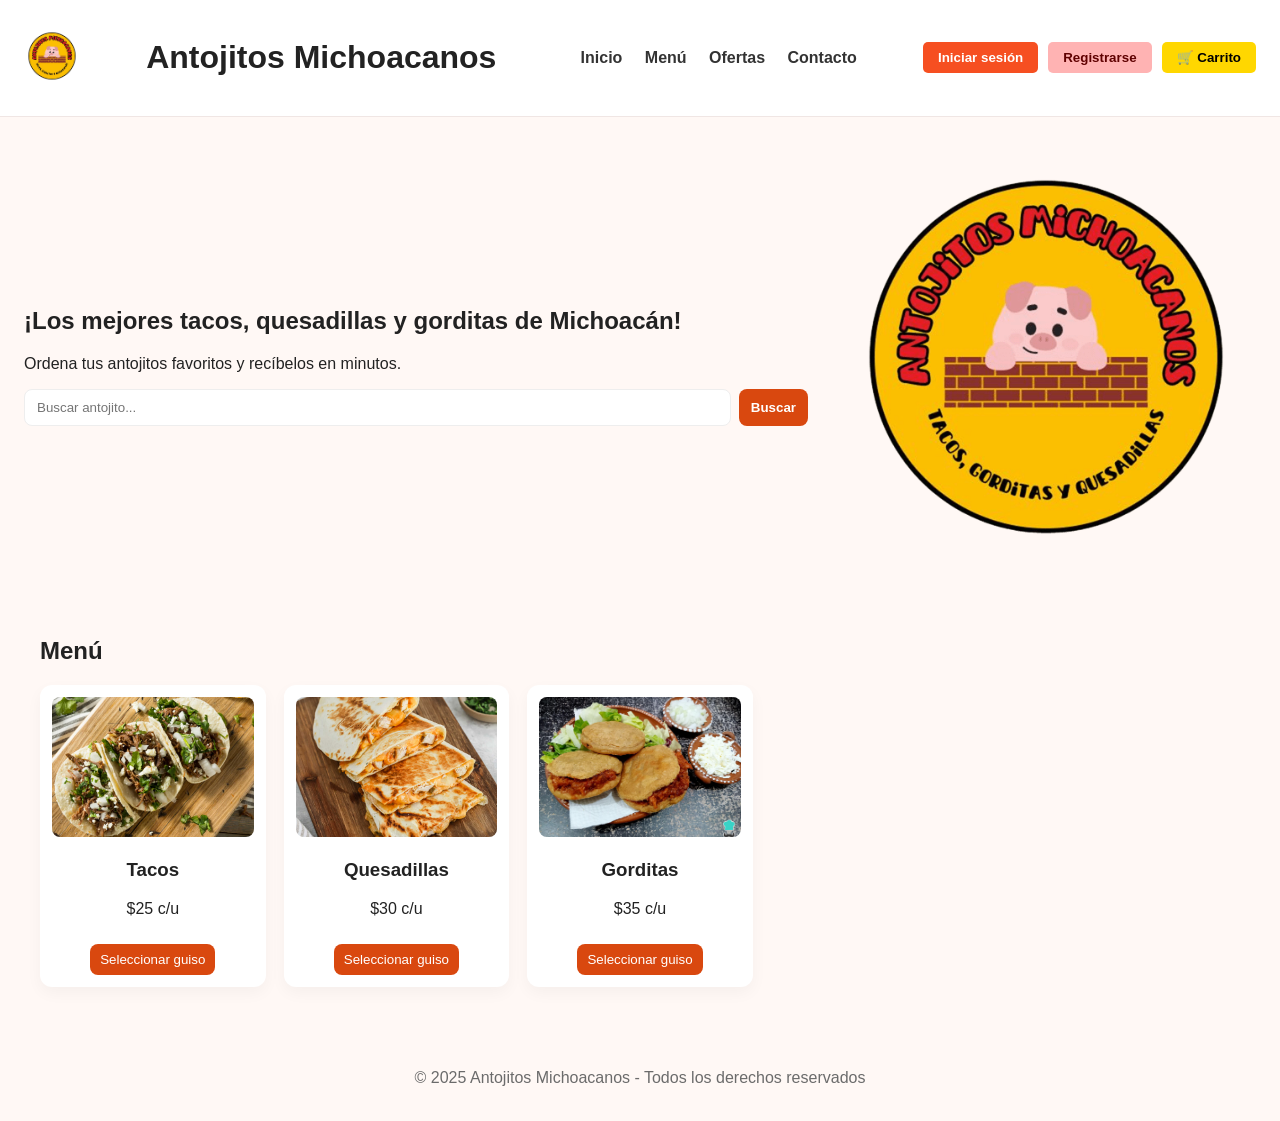
==== index/index.html @ 43654922 "pagina de ofertas" ====
<!DOCTYPE html>
<html lang="es">
<head>
	<meta charset="UTF-8">
	<meta name="viewport" content="width=device-width, initial-scale=1.0">
	<title>Antojitos Michoacanos - Ecommerce</title>
	<link rel="stylesheet" href="style_index.css">
</head>
<body>

	<header class="header">
		<div class="logo">
			<img src="../img/logo.png" alt="Antojitos Michoacanos" width="56" height="56">
		</div>

		<h1>Antojitos Michoacanos</h1>

		<nav class="nav">
			<a href="#">Inicio</a>
			<a href="#">Menú</a>
			<a href="../Ofertas/ofertas.html">Ofertas</a>
			<a href="#">Contacto</a>
		</nav>

		<div class="user-actions">
			<button class="btn-login" onclick="abrirModal('login')">Iniciar sesión</button>
			<button class="btn-register" onclick="abrirModal('register')">Registrarse</button>
			<button class="btn-cart" onclick="toggleCarrito()">🛒 Carrito</button>
		</div>
	</header>

	<section class="hero">
		<div>
			<h2>¡Los mejores tacos, quesadillas y gorditas de Michoacán!</h2>
			<p>Ordena tus antojitos favoritos y recíbelos en minutos.</p>
			<div class="search">
				<input type="text" placeholder="Buscar antojito...">
				<button>Buscar</button>
			</div>
		</div>
		<img src="../img/logo.png" alt="Antojitos Michoacanos" style="border-radius:12px; width:100%;">
	</section>

	<main class="container">
		<h2>Menú</h2>
		<div class="grid">
			<div class="card">
				<img src="../img/tacos.jpg" alt="Tacos">
				<h3>Tacos</h3>
				<p class="price">$25 c/u</p>
				<button onclick="abrirModalGuisos('Tacos', 25)">Seleccionar guiso</button>
			</div>

			<div class="card">
				<img src="../img/quesadillas.jpg" alt="Quesadillas">
				<h3>Quesadillas</h3>
				<p class="price">$30 c/u</p>
				<button onclick="abrirModalGuisos('Quesadillas', 30)">Seleccionar guiso</button>
			</div>

			<div class="card">
				<img src="../img/gorditas.jpg" alt="Gorditas">
				<h3>Gorditas</h3>
				<p class="price">$35 c/u</p>
				<button onclick="abrirModalGuisos('Gorditas', 35)">Seleccionar guiso</button>
			</div>
		</div>
	</main>

	<!-- Carrito -->
	<div class="cart" id="carrito" style="display:none;">
		<header>
			<h3>Tu carrito</h3>
			<button onclick="toggleCarrito()">✖</button>
		</header>
		<div class="items" id="items"></div>
		<div class="foot">
			<p><strong>Total:</strong> $<span id="total">0</span></p>
			<button class="btn-checkout" onclick="finalizarCompra()">Finalizar compra</button>
		</div>
	</div>

	<!-- Modal -->
    <div class="modal" id="modal">
        <div class="modal-content" id="modal-content">
            <div class="modal-header">
                <div class="modal-tabs">
                    <button class="tab-link" onclick="showTab('login')">Iniciar sesión</button>
                    <button class="tab-link" onclick="showTab('register')">Registrarse</button>
                </div>
                <button class="close-modal" onclick="cerrarModal()">&times;</button>
            </div>

            <div id="login" class="tab-content">
                <div class="modal-body">
                    <input type="text" id="user-input" placeholder="Usuario">
                    <input type="password" placeholder="Contraseña">
                    <a href="#" class="forgot-password">¿Olvidaste tu contraseña?</a>
                </div>
                <div class="modal-buttons">
                    <button class="btn-primary" onclick="login()">Iniciar sesión</button>
                </div>
            </div>

            <div id="register" class="tab-content">
                <div class="modal-body">
                    <input type="text" id="register-user-input" placeholder="Nombre de usuario">
                    <input type="email" placeholder="Correo electrónico">
                    <input type="password" placeholder="Contraseña">
                    <input type="password" placeholder="Confirmar contraseña">
                </div>
                <div class="modal-buttons">
                    <button class="btn-primary" onclick="register()">Crear cuenta</button>
                </div>
            </div>

            <div class="social-login">
                <p>O inicia sesión con</p>
                <div class="social-buttons">
                    <button class="social-google">Google</button>
                    <button class="social-facebook">Facebook</button>
                </div>
            </div>
        </div>
    </div>

<!-- Modal de selección de guisos -->
<div class="modal" id="modalGuisos">
    <div class="modal-content">
        <div class="modal-header">
            <h3 id="tituloGuisos">Seleccionar Guisos</h3>
            <button class="close-modal" onclick="cerrarModalGuisos()">&times;</button>
        </div>
        <div class="modal-body">
            <p>Selecciona la cantidad de cada guiso:</p>

            <div class="guiso-item">
                <span>Pastor</span>
                <div class="cantidad-control">
                    <button onclick="cambiarCantidad('pastor', -1)">-</button>
                    <input type="number" id="cantidad-pastor" value="0" min="0">
                    <button onclick="cambiarCantidad('pastor', 1)">+</button>
                </div>
            </div>

            <div class="guiso-item">
                <span>Asada</span>
                <div class="cantidad-control">
                    <button onclick="cambiarCantidad('asada', -1)">-</button>
                    <input type="number" id="cantidad-asada" value="0" min="0">
                    <button onclick="cambiarCantidad('asada', 1)">+</button>
                </div>
            </div>

            <div class="guiso-item">
                <span>Surtida</span>
                <div class="cantidad-control">
                    <button onclick="cambiarCantidad('surtida', -1)">-</button>
                    <input type="number" id="cantidad-surtida" value="0" min="0">
                    <button onclick="cambiarCantidad('surtida', 1)">+</button>
                </div>
            </div>

            <div class="modal-buttons">
                <button class="btn-primary" onclick="confirmarGuisos()">Agregar al carrito</button>
            </div>
        </div>
    </div>
</div>


	<footer class="footer">
		<p>© 2025 Antojitos Michoacanos - Todos los derechos reservados</p>
	</footer>

	<script src="script_index.js"></script>
</body>
</html>
---- index/style_index.css ----
:root {
	--accent: #d9480f;
	--bg: #fff8f5;
	--muted: #6b6b6b;
}

body {
	margin: 0;
	font-family: 'Inter', sans-serif;
	background: var(--bg);
	color: #222;
}

/* Header */
.header {
	display: flex;
	align-items: center;
	justify-content: space-between;
	padding: 18px 24px;
	background: #fff;
	border-bottom: 1px solid #f0e6e4;
	position: sticky;
	top: 0;
	z-index: 10;
}

.logo img {
	border-radius: 8px;
}

.nav a {
	margin-left: 18px;
	text-decoration: none;
	color: #333;
	font-weight: 600;
}

.nav a:hover {
	color: var(--accent);
}

/* Hero */
.hero {
	display: grid;
	grid-template-columns: 1fr 420px;
	gap: 28px;
	padding: 30px 24px;
	align-items: center;
}

.search {
	margin-top: 16px;
	display: flex;
	gap: 8px;
}

.search input {
	flex: 1;
	padding: 10px 12px;
	border-radius: 8px;
	border: 1px solid #eee;
}

.search button {
	background: var(--accent);
	color: white;
	border: none;
	padding: 10px 12px;
	border-radius: 8px;
	font-weight: 700;
	cursor: pointer;
}

/* Productos */
.container {
	padding: 20px 24px;
	max-width: 1200px;
	margin: auto;
}

.grid {
	display: grid;
	grid-template-columns: repeat(auto-fill, minmax(220px, 1fr));
	gap: 18px;
}

.card {
	background: white;
	border-radius: 12px;
	padding: 12px;
	box-shadow: 0 6px 16px rgba(0, 0, 0, 0.04);
	text-align: center;
}

.card img {
	width: 100%;
	height: 140px;
	object-fit: cover;
	border-radius: 8px;
}

.card button {
	margin-top: 10px;
	background: var(--accent);
	color: white;
	border: none;
	padding: 8px 10px;
	border-radius: 8px;
	cursor: pointer;
}

/* Carrito */
.cart {
	position: fixed;
	right: 18px;
	bottom: 18px;
	width: 320px;
	background: white;
	border-radius: 12px;
	box-shadow: 0 12px 30px rgba(0, 0, 0, 0.12);
	overflow: hidden;
}

.cart header {
	display: flex;
	justify-content: space-between;
	align-items: center;
	padding: 12px;
	background: linear-gradient(90deg, var(--accent), #b83b0d);
	color: white;
}

.cart .items {
	max-height: 320px;
	overflow: auto;
	padding: 12px;
}

.cart .foot {
	padding: 12px;
	border-top: 1px solid #f3e6e4;
}

/* Botón checkout */
.btn-checkout {
	width: 100%;
	padding: 10px;
	border: none;
	border-radius: 10px;
	background: var(--accent);
	color: white;
	font-weight: 700;
	cursor: pointer;
}

/* Modal */
.modal {
	position: fixed;
	inset: 0;
	background: rgba(0, 0, 0, 0.6);
	display: none;
	align-items: center;
	justify-content: center;
	animation: fadeIn 0.3s ease-out;

	/* ✅ Corrección: asegurar centrado y altura adaptable */
	z-index: 999;
}

@keyframes fadeIn {
	from { opacity: 0; }
	to { opacity: 1; }
}

.modal-content {
	background: white;
	padding: 0;
	border-radius: 16px;
	width: 420px;
	max-width: 92%;
	box-shadow: 0 10px 25px rgba(0,0,0,0.1);
	transform: scale(0.95);
	animation: scaleIn 0.3s ease-out forwards;
	overflow: hidden;

	/* ✅ NUEVO: evita desbordamiento del formulario */
	max-height: 90vh;
	overflow-y: auto;
	box-sizing: border-box;
}

.modal-header {
    display: flex;
    justify-content: space-between;
    align-items: center;
    padding: 10px 10px 0 24px;
}

.modal-tabs {
    display: flex;
}

.tab-link {
    padding: 10px 16px;
    border: none;
    background: none;
    cursor: pointer;
    font-size: 1rem;
    color: #888;
    position: relative;
    transition: color 0.2s ease;
}

.tab-link.active {
    color: #000;
    font-weight: bold;
}

.tab-link.active::after {
    content: '';
    position: absolute;
    bottom: -1px;
    left: 0;
    right: 0;
    height: 2px;
    background: var(--accent);
}

.tab-content {
    display: none;
	padding: 24px;
}

.tab-content.active {
    display: block;
}

.forgot-password {
    font-size: 0.9rem;
    text-align: right;
    color: var(--accent);
    text-decoration: none;
    margin-top: 4px;
}

.btn-primary {
    width: 100%;
    padding: 12px;
    border: none;
    border-radius: 8px;
    background: var(--accent);
    color: white;
    font-weight: 700;
    cursor: pointer;
    transition: background 0.2s ease;
}

.btn-primary:hover {
    background: #b83b0d;
}

.social-login {
    padding: 24px;
    text-align: center;
    background: #f9f9f9;
    border-top: 1px solid #eee;
}

.social-login p {
    margin: 0 0 12px;
    color: #888;
}

.social-buttons {
    display: flex;
    gap: 12px;
}

.social-buttons button {
    flex: 1;
    padding: 10px;
    border-radius: 8px;
    border: 1px solid #ddd;
    background: white;
    cursor: pointer;
    font-weight: 600;
    transition: all 0.2s ease;
}

.social-buttons button:hover {
    transform: translateY(-2px);
    box-shadow: 0 4px 8px rgba(0,0,0,0.05);
}

.social-google { color: #db4437; }
.social-facebook { color: #3b5998; }

@keyframes scaleIn {
	from { transform: scale(0.95); opacity: 0; }
	to { transform: scale(1); opacity: 1; }
}

.modal-header {
	display: flex;
	justify-content: space-between;
	align-items: center;
	border-bottom: 1px solid #eee;
	padding-bottom: 10px;
}

.modal-body {
	padding-top: 20px;
	display: flex;
	flex-direction: column;
	gap: 12px;
}

.modal-body input {
	width: 100%;
	padding: 12px 14px;
	border-radius: 8px;
	border: 1px solid #ddd;
	transition: all 0.2s ease;

	/* ✅ NUEVO: evita que el padding sume al ancho total */
	box-sizing: border-box;
}

.modal-body input:focus {
	outline: none;
	border-color: var(--accent);
	box-shadow: 0 0 0 3px color-mix(in srgb, var(--accent) 20%, transparent);
}

.modal-buttons button {
	flex: 1;
	padding: 10px;
	border-radius: 8px;
	border: 1px solid #ccc;
	cursor: pointer;
	transition: all 0.2s ease;
}

.modal-buttons button:hover {
	transform: translateY(-2px);
	box-shadow: 0 4px 8px rgba(0,0,0,0.1);
}

.modal-buttons button:last-child {
	background-color: var(--accent);
	color: white;
	border: none;
}

.modal-buttons {
	display: flex;
	gap: 8px;
	margin-top: 20px;
}

.welcome-user {
	font-weight: bold;
	margin-right: 10px;
}

.btn-logout {
	background-color: #dc3545;
	color: white;
}

.close-modal {
	background: none;
	border: none;
	font-size: 1.5rem;
	cursor: pointer;
	color: #888;
	transition: color 0.2s ease;
}

.close-modal:hover {
	color: #333;
}

/* Botones de usuario */
.user-actions {
	display: flex;
	gap: 10px;
}

.user-actions button {
	padding: 8px 15px;
	border: none;
	border-radius: 5px;
	cursor: pointer;
	font-weight: bold;
	transition: 0.3s ease;
}

.btn-login {
	background-color: #f64f21;
	color: #ffffff;
}

.btn-register {
	background-color: #ffb3b3;
	color: #600000;
}

.btn-cart {
	background-color: #ffd700;
	color: #000;
}

.user-actions button:hover {
	transform: scale(1.05);
	opacity: 0.9;
}

/* Footer */
.footer {
	padding: 18px 24px;
	margin-top: 28px;
	color: var(--muted);
	text-align: center;
}

/* Responsive */
@media (max-width: 900px) {
	.hero {
		grid-template-columns: 1fr;
	}
	.cart {
		width: 92%;
		left: 4%;
		right: 4%;
	}
}

/* ✅ NUEVO: modal adaptable en móviles */
@media (max-width: 480px) {
	.modal-content {
		width: 95%;
		max-height: 90vh;
		padding: 15px;
	}
}

/* =============================
   Modal de selección de guisos
============================= */

#modalGuisos .modal-content {
	padding: 24px;
	border-radius: 16px;
	background: #fff;
	box-shadow: 0 12px 30px rgba(0, 0, 0, 0.15);
	width: 420px;
	max-width: 90%;
}

#modalGuisos .modal-header {
	display: flex;
	justify-content: space-between;
	align-items: center;
	margin-bottom: 16px;
	padding-bottom: 10px;
	border-bottom: 1px solid #eee;
}

#modalGuisos .modal-header h3 {
	font-size: 1.25rem;
	color: #333;
	margin: 0;
}

#modalGuisos .modal-body {
	display: flex;
	flex-direction: column;
	gap: 16px;
}

#modalGuisos p {
	margin: 0;
	color: #666;
	font-size: 0.95rem;
	text-align: center;
}

.guiso-item {
	display: flex;
	justify-content: space-between;
	align-items: center;
	background: #fafafa;
	padding: 10px 14px;
	border-radius: 10px;
	border: 1px solid #eee;
	transition: background 0.2s ease;
}

.guiso-item:hover {
	background: #fff5ef;
}

.guiso-item span {
	font-weight: 600;
	color: #333;
}

.cantidad-control {
	display: flex;
	align-items: center;
	gap: 8px;
}

.cantidad-control button {
	width: 32px;
	height: 32px;
	border: none;
	background-color: var(--accent);
	color: white;
	font-size: 18px;
	border-radius: 8px;
	cursor: pointer;
	transition: transform 0.2s ease, background 0.2s ease;
}

.cantidad-control button:hover {
	transform: scale(1.1);
	background-color: #b83b0d;
}

.cantidad-control input {
	width: 60px;
	text-align: center;
	padding: 8px;
	border-radius: 8px;
	border: 1px solid #ccc;
	font-weight: 600;
	font-size: 1rem;
}

#modalGuisos .modal-buttons {
	margin-top: 18px;
}

#modalGuisos .btn-primary {
	width: 100%;
	padding: 12px;
	border-radius: 10px;
	font-size: 1rem;
}

/* =============================
   Mensaje de error en cantidad
============================= */
.error-msg {
	display: none;
	color: #e74c3c;
	font-size: 0.8rem;
	margin-top: 4px;
	font-weight: 500;
	text-align: right;
}
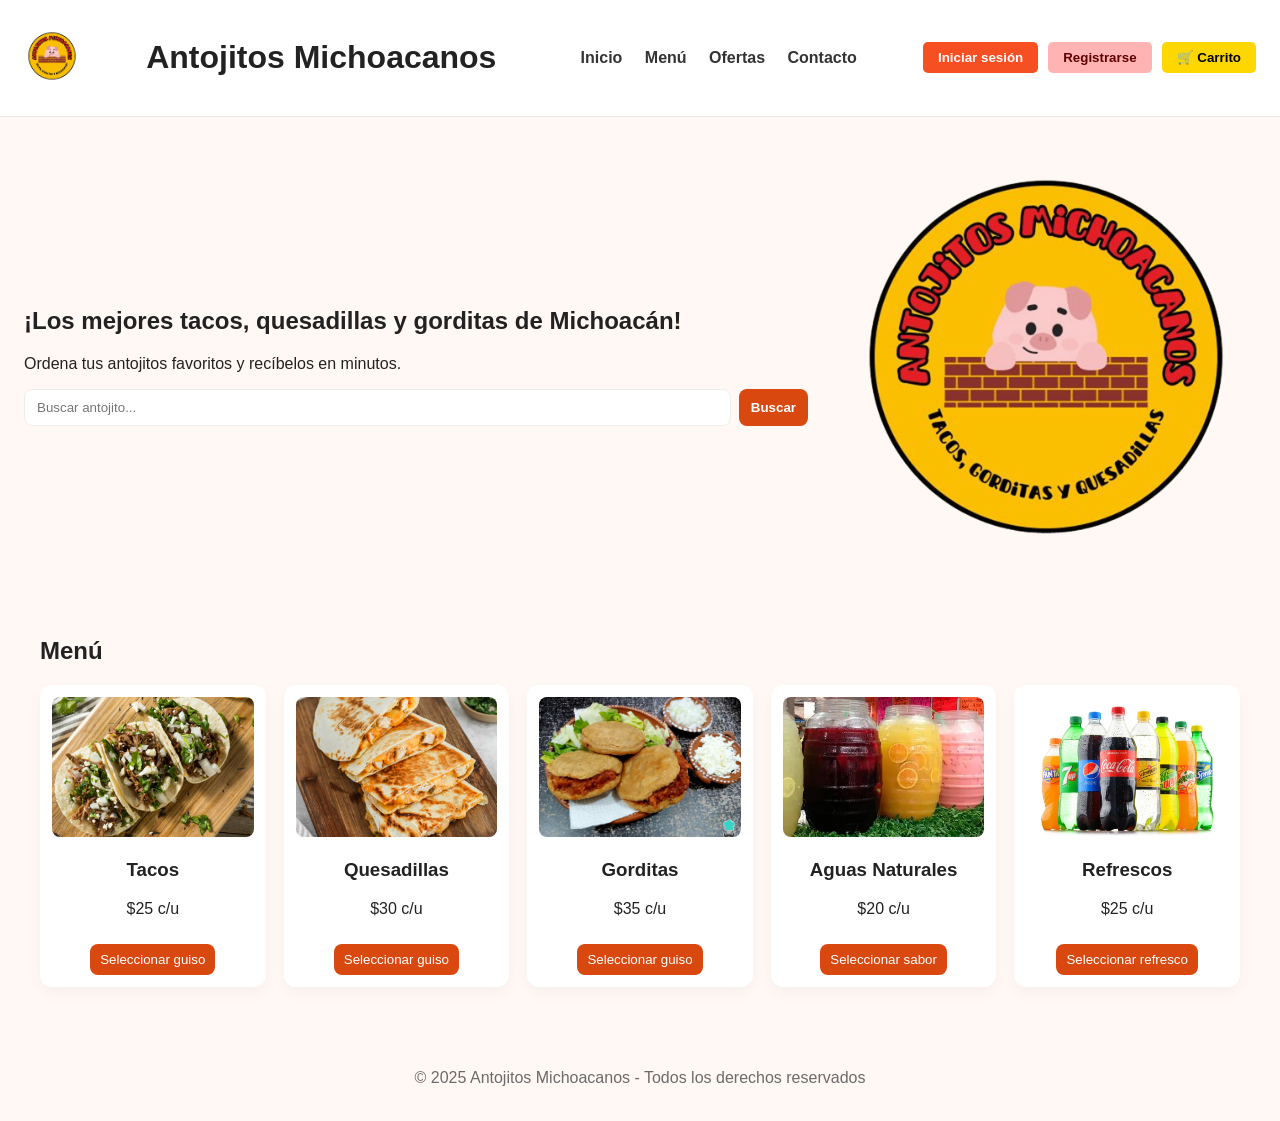
==== commit 0ca42361: "menu actualizado y accion del boton menu actualizado" ====
--- a/index/index.html
+++ b/index/index.html
@@ -17,7 +17,7 @@
 
 		<nav class="nav">
 			<a href="#">Inicio</a>
-			<a href="#">Menú</a>
+			<a href="#menu-section">Menú</a>
 			<a href="../Ofertas/ofertas.html">Ofertas</a>
 			<a href="#">Contacto</a>
 		</nav>
@@ -41,7 +41,7 @@
 		<img src="../img/logo.png" alt="Antojitos Michoacanos" style="border-radius:12px; width:100%;">
 	</section>
 
-	<main class="container">
+	<main class="container" id="menu-section">
 		<h2>Menú</h2>
 		<div class="grid">
 			<div class="card">
@@ -63,6 +63,20 @@
 				<h3>Gorditas</h3>
 				<p class="price">$35 c/u</p>
 				<button onclick="abrirModalGuisos('Gorditas', 35)">Seleccionar guiso</button>
+			</div>
+
+			<div class="card">
+				<img src="../img/aguas.jpg" alt="Aguas Naturales">
+				<h3>Aguas Naturales</h3>
+				<p class="price">$20 c/u</p>
+				<button onclick="seleccionarBebida('Aguas', 20)">Seleccionar sabor</button>
+			</div>
+
+			<div class="card">
+				<img src="../img/refrescos.jpg" alt="Refrescos">
+				<h3>Refrescos</h3>
+				<p class="price">$25 c/u</p>
+				<button onclick="seleccionarBebida('Refrescos', 25)">Seleccionar refresco</button>
 			</div>
 		</div>
 	</main>
@@ -124,6 +138,77 @@
         </div>
     </div>
 
+<!-- Modal de selección de bebidas -->
+<div class="modal" id="modalBebidas">
+    <div class="modal-content">
+        <div class="modal-header">
+            <h3 id="tituloBebidas">Seleccionar Bebida</h3>
+            <button class="close-modal" onclick="cerrarModalBebidas()">&times;</button>
+        </div>
+        <div class="modal-body">
+            <div id="opcionesAguas" style="display: none;">
+                <p>Selecciona el sabor del agua y cantidad:</p>
+                <div class="guiso-item">
+                    <span>Jamaica</span>
+                    <div class="cantidad-control">
+                        <button onclick="cambiarCantidadBebida('jamaica', -1)">-</button>
+                        <input type="number" id="cantidad-jamaica" value="0" min="0">
+                        <button onclick="cambiarCantidadBebida('jamaica', 1)">+</button>
+                    </div>
+                </div>
+                <div class="guiso-item">
+                    <span>Horchata</span>
+                    <div class="cantidad-control">
+                        <button onclick="cambiarCantidadBebida('horchata', -1)">-</button>
+                        <input type="number" id="cantidad-horchata" value="0" min="0">
+                        <button onclick="cambiarCantidadBebida('horchata', 1)">+</button>
+                    </div>
+                </div>
+                <div class="guiso-item">
+                    <span>Limón</span>
+                    <div class="cantidad-control">
+                        <button onclick="cambiarCantidadBebida('limon', -1)">-</button>
+                        <input type="number" id="cantidad-limon" value="0" min="0">
+                        <button onclick="cambiarCantidadBebida('limon', 1)">+</button>
+                    </div>
+                </div>
+            </div>
+
+            <div id="opcionesRefrescos" style="display: none;">
+                <p>Selecciona el refresco y cantidad:</p>
+                <div class="guiso-item">
+                    <span>Coca-Cola</span>
+                    <div class="cantidad-control">
+                        <button onclick="cambiarCantidadBebida('coca', -1)">-</button>
+                        <input type="number" id="cantidad-coca" value="0" min="0">
+                        <button onclick="cambiarCantidadBebida('coca', 1)">+</button>
+                    </div>
+                </div>
+                <div class="guiso-item">
+                    <span>Sprite</span>
+                    <div class="cantidad-control">
+                        <button onclick="cambiarCantidadBebida('sprite', -1)">-</button>
+                        <input type="number" id="cantidad-sprite" value="0" min="0">
+                        <button onclick="cambiarCantidadBebida('sprite', 1)">+</button>
+                    </div>
+                </div>
+                <div class="guiso-item">
+                    <span>Fanta</span>
+                    <div class="cantidad-control">
+                        <button onclick="cambiarCantidadBebida('fanta', -1)">-</button>
+                        <input type="number" id="cantidad-fanta" value="0" min="0">
+                        <button onclick="cambiarCantidadBebida('fanta', 1)">+</button>
+                    </div>
+                </div>
+            </div>
+
+            <div class="modal-buttons">
+                <button class="btn-primary" onclick="confirmarBebidas()">Agregar al carrito</button>
+            </div>
+        </div>
+    </div>
+</div>
+
 <!-- Modal de selección de guisos -->
 <div class="modal" id="modalGuisos">
     <div class="modal-content">
--- a/index/style_index.css
+++ b/index/style_index.css
@@ -2,6 +2,10 @@
 	--accent: #d9480f;
 	--bg: #fff8f5;
 	--muted: #6b6b6b;
+}
+
+html {
+	scroll-behavior: smooth;
 }
 
 body {
@@ -551,6 +555,58 @@
 }
 
 /* =============================
+   Modal de selección de bebidas
+============================= */
+
+#modalBebidas .modal-content {
+	padding: 24px;
+	border-radius: 16px;
+	background: #fff;
+	box-shadow: 0 12px 30px rgba(0, 0, 0, 0.15);
+	width: 420px;
+	max-width: 90%;
+}
+
+#modalBebidas .modal-header {
+	display: flex;
+	justify-content: space-between;
+	align-items: center;
+	margin-bottom: 16px;
+	padding-bottom: 10px;
+	border-bottom: 1px solid #eee;
+}
+
+#modalBebidas .modal-header h3 {
+	font-size: 1.25rem;
+	color: #333;
+	margin: 0;
+}
+
+#modalBebidas .modal-body {
+	display: flex;
+	flex-direction: column;
+	gap: 16px;
+}
+
+#modalBebidas p {
+	margin: 0;
+	color: #666;
+	font-size: 0.95rem;
+	text-align: center;
+}
+
+#modalBebidas .modal-buttons {
+	margin-top: 18px;
+}
+
+#modalBebidas .btn-primary {
+	width: 100%;
+	padding: 12px;
+	border-radius: 10px;
+	font-size: 1rem;
+}
+
+/* =============================
    Mensaje de error en cantidad
 ============================= */
 .error-msg {
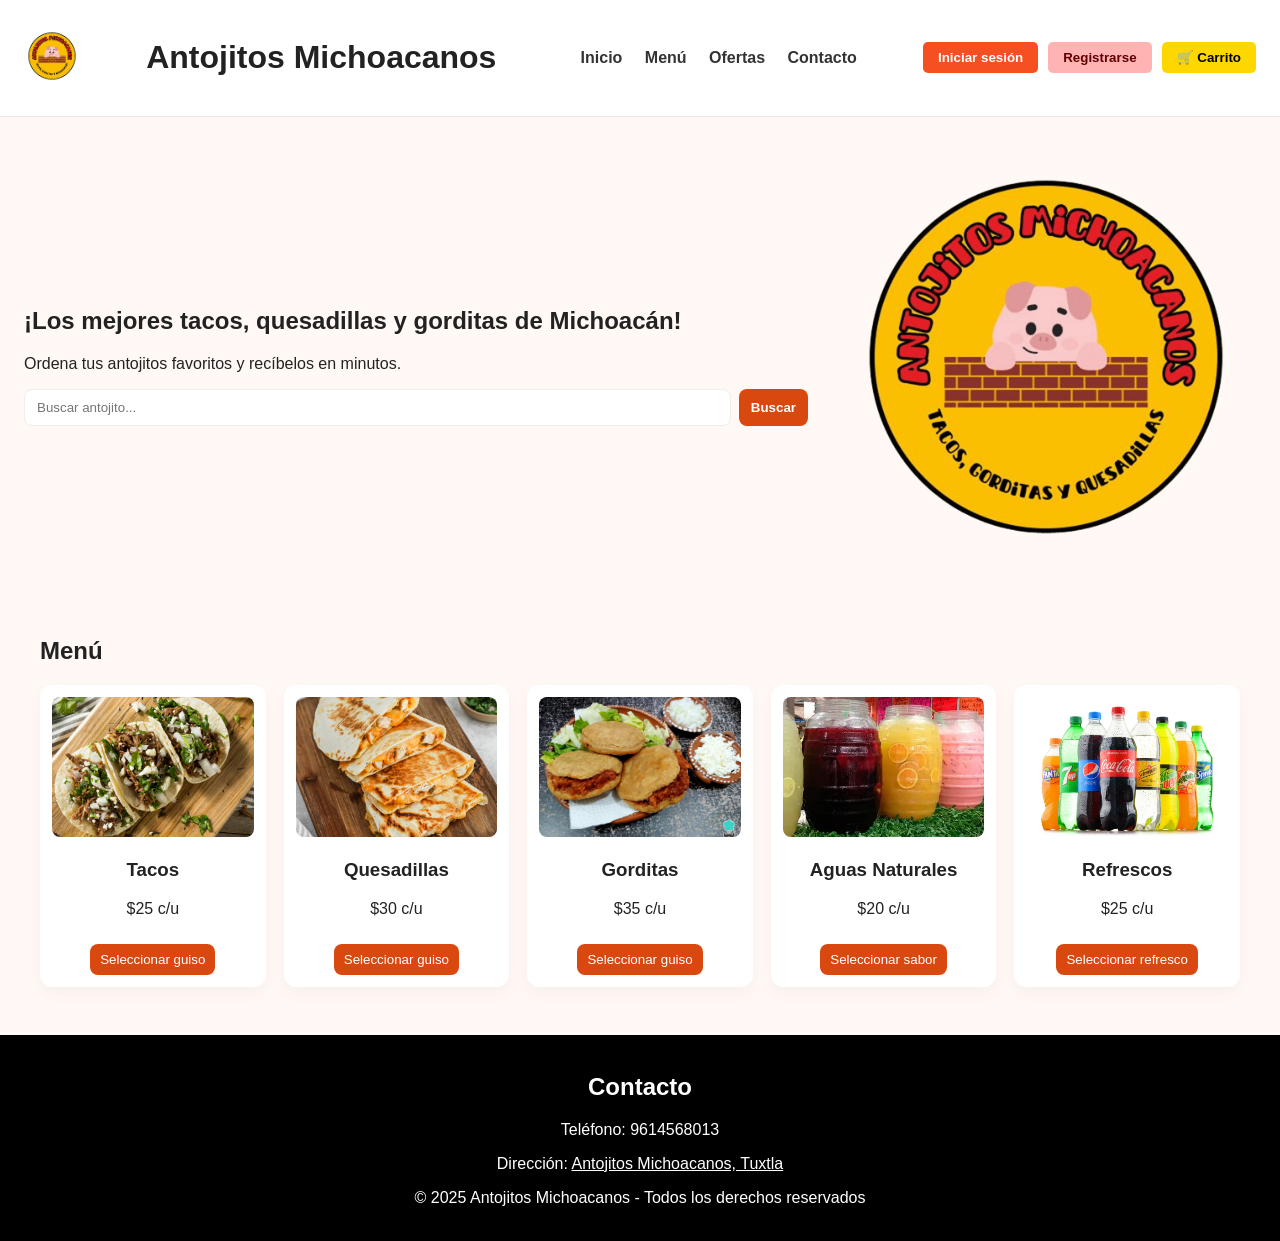
==== commit 86164016: "contactos" ====
--- a/index/index.html
+++ b/index/index.html
@@ -19,7 +19,7 @@
 			<a href="#">Inicio</a>
 			<a href="#menu-section">Menú</a>
 			<a href="../Ofertas/ofertas.html">Ofertas</a>
-			<a href="#">Contacto</a>
+			<a href="#contacto">Contacto</a>
 		</nav>
 
 		<div class="user-actions">
@@ -254,7 +254,10 @@
 </div>
 
 
-	<footer class="footer">
+	<footer class="footer" id="contacto">
+		<h2>Contacto</h2>
+		<p>Teléfono: 9614568013</p>
+		<p>Dirección: <a href="https://maps.app.goo.gl/WC5f7nY7KcZCEkFu6" target="_blank">Antojitos Michoacanos, Tuxtla</a></p>
 		<p>© 2025 Antojitos Michoacanos - Todos los derechos reservados</p>
 	</footer>
 
--- a/index/style_index.css
+++ b/index/style_index.css
@@ -424,8 +424,13 @@
 .footer {
 	padding: 18px 24px;
 	margin-top: 28px;
-	color: var(--muted);
+	background-color: #000;
+	color: #fff;
 	text-align: center;
+}
+
+.footer a {
+	color: #fff;
 }
 
 /* Responsive */
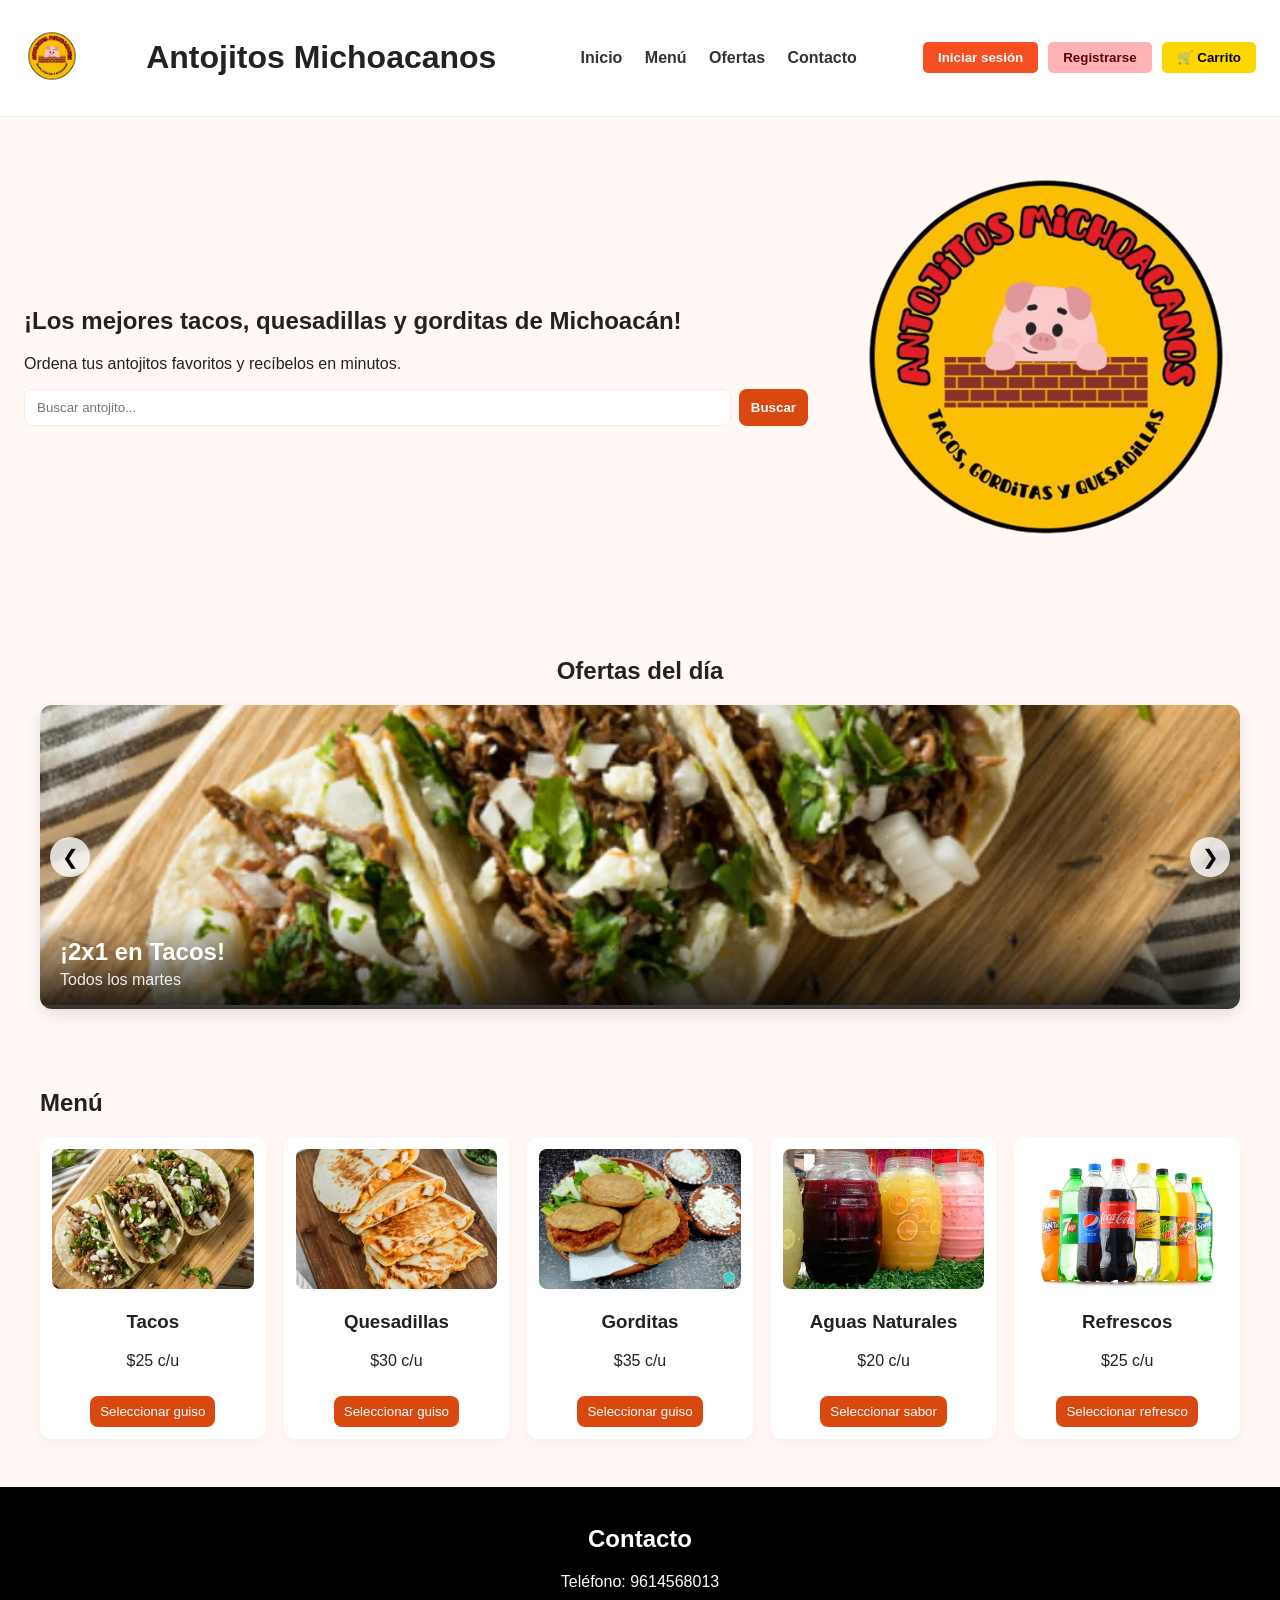
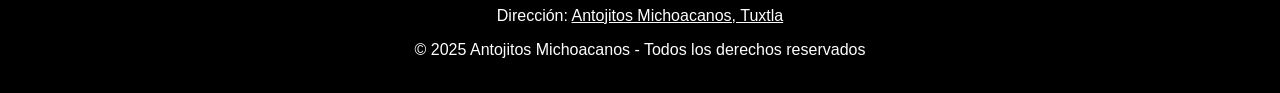
==== commit eafcbba1: "se agrego ofertas al index y el buscador ya funciona" ====
--- a/index/index.html
+++ b/index/index.html
@@ -18,7 +18,7 @@
 		<nav class="nav">
 			<a href="#">Inicio</a>
 			<a href="#menu-section">Menú</a>
-			<a href="../Ofertas/ofertas.html">Ofertas</a>
+			<a href="#ofertas-section">Ofertas</a>
 			<a href="#contacto">Contacto</a>
 		</nav>
 
@@ -39,6 +39,37 @@
 			</div>
 		</div>
 		<img src="../img/logo.png" alt="Antojitos Michoacanos" style="border-radius:12px; width:100%;">
+	</section>
+
+	<section class="ofertas-carousel" id="ofertas-section">
+		<h2>Ofertas del día</h2>
+		<div class="carousel-container">
+			<button class="carousel-button prev">❮</button>
+			<div class="carousel-track">
+				<div class="carousel-slide">
+					<img src="../img/tacos.jpg" alt="Oferta 1">
+					<div class="slide-content">
+						<h3>¡2x1 en Tacos!</h3>
+						<p>Todos los martes</p>
+					</div>
+				</div>
+				<div class="carousel-slide">
+					<img src="../img/gorditas.jpg" alt="Oferta 2">
+					<div class="slide-content">
+						<h3>Gorditas a $25</h3>
+						<p>De 2 PM a 5 PM</p>
+					</div>
+				</div>
+				<div class="carousel-slide">
+					<img src="../img/aguas.jpg" alt="Oferta 3">
+					<div class="slide-content">
+						<h3>Bebida Gratis</h3>
+						<p>En consumo mayor a $200</p>
+					</div>
+				</div>
+			</div>
+			<button class="carousel-button next">❯</button>
+		</div>
 	</section>
 
 	<main class="container" id="menu-section">
--- a/index/style_index.css
+++ b/index/style_index.css
@@ -75,11 +75,163 @@
 	cursor: pointer;
 }
 
+/* Estilos para los resultados de búsqueda */
+.search {
+    position: relative;
+}
+
+.search-results {
+    position: absolute;
+    top: 100%;
+    left: 0;
+    right: 0;
+    background: white;
+    border-radius: 8px;
+    box-shadow: 0 4px 12px rgba(0,0,0,0.1);
+    margin-top: 8px;
+    max-height: 300px;
+    overflow-y: auto;
+    display: none;
+    z-index: 1000;
+}
+
+.search-item {
+    display: flex;
+    align-items: center;
+    padding: 12px;
+    cursor: pointer;
+    border-bottom: 1px solid #eee;
+    transition: background 0.2s ease;
+}
+
+.search-item:last-child {
+    border-bottom: none;
+}
+
+.search-item:hover {
+    background: #fff5ef;
+}
+
+.search-item img {
+    width: 50px;
+    height: 50px;
+    object-fit: cover;
+    border-radius: 6px;
+    margin-right: 12px;
+}
+
+.search-item-info {
+    flex: 1;
+}
+
+.search-item-info h4 {
+    margin: 0;
+    font-size: 1rem;
+    color: #333;
+}
+
+.search-item-info p {
+    margin: 4px 0 0;
+    color: var(--accent);
+    font-weight: 600;
+}
+
+.no-results {
+    padding: 16px;
+    text-align: center;
+    color: #666;
+}
+
+/* Carrusel de Ofertas */
+.ofertas-carousel {
+	padding: 20px 24px;
+	max-width: 1200px;
+	margin: 20px auto;
+	scroll-margin-top: 80px; /* Ajuste para el header sticky */
+}
+
+.ofertas-carousel h2 {
+	text-align: center;
+	margin-bottom: 20px;
+}
+
+.carousel-container {
+	position: relative;
+	overflow: hidden;
+	border-radius: 12px;
+	box-shadow: 0 6px 16px rgba(0, 0, 0, 0.1);
+}
+
+.carousel-track {
+	display: flex;
+	transition: transform 0.5s ease-in-out;
+}
+
+.carousel-slide {
+	flex: 0 0 100%;
+	position: relative;
+}
+
+.carousel-slide img {
+	width: 100%;
+	height: 300px;
+	object-fit: cover;
+}
+
+.slide-content {
+	position: absolute;
+	bottom: 0;
+	left: 0;
+	right: 0;
+	padding: 20px;
+	background: linear-gradient(transparent, rgba(0,0,0,0.8));
+	color: white;
+}
+
+.slide-content h3 {
+	margin: 0;
+	font-size: 24px;
+}
+
+.slide-content p {
+	margin: 5px 0 0;
+	opacity: 0.9;
+}
+
+.carousel-button {
+	position: absolute;
+	top: 50%;
+	transform: translateY(-50%);
+	background: rgba(255,255,255,0.8);
+	border: none;
+	width: 40px;
+	height: 40px;
+	border-radius: 50%;
+	font-size: 20px;
+	cursor: pointer;
+	z-index: 2;
+	transition: all 0.3s ease;
+}
+
+.carousel-button:hover {
+	background: white;
+	box-shadow: 0 0 10px rgba(0,0,0,0.2);
+}
+
+.carousel-button.prev {
+	left: 10px;
+}
+
+.carousel-button.next {
+	right: 10px;
+}
+
 /* Productos */
 .container {
 	padding: 20px 24px;
 	max-width: 1200px;
 	margin: auto;
+	scroll-margin-top: 80px; /* Ajuste para el header sticky */
 }
 
 .grid {
